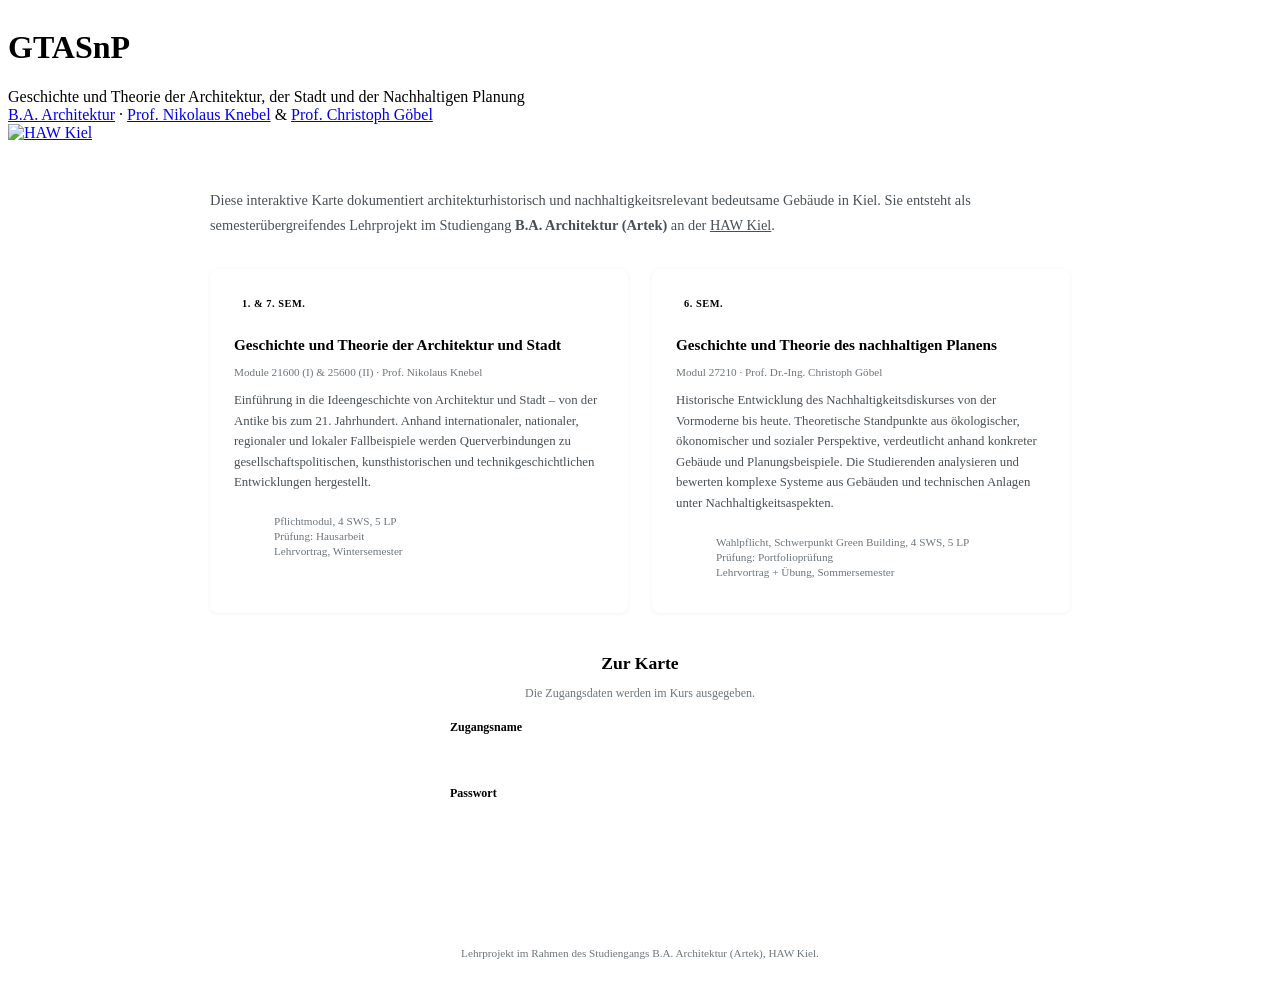
==== index.html @ 45080650 "feat: Landing Page mit Zugangsschranke + Supabase Auth - index.html → Landing Page mit Modulbeschrei" ====
<!DOCTYPE html>
<html lang="de">
<head>
  <meta charset="UTF-8">
  <meta name="viewport" content="width=device-width, initial-scale=1.0">
  <title>GTASnP – Geschichte und Theorie der Architektur, der Stadt und der Nachhaltigen Planung</title>
  <meta name="description" content="Interaktive Karte nachhaltiger und architekturhistorisch bedeutsamer Gebäude in Kiel – HAW Kiel, B.A. Architektur">
  <meta name="robots" content="noindex, nofollow">

  <!-- Favicon -->
  <link rel="icon" type="image/svg+xml" href="assets/favicon.svg">

  <!-- Styles -->
  <link rel="stylesheet" href="css/main.css">
  <link rel="stylesheet" href="css/landing.css">
</head>
<body class="landing-page">

  <!-- Header -->
  <header class="site-header">
    <div class="header-left">
      <h1 class="site-title">GTASnP</h1>
      <span class="site-subtitle">Geschichte und Theorie der Architektur, der Stadt und der Nachhaltigen Planung</span>
      <nav class="header-meta">
        <a href="https://www.haw-kiel.de/studium/studienangebot/architektur/architektur-ba/inhalte-des-studiums/" target="_blank" rel="noopener">B.A. Architektur</a>
        <span class="meta-sep">&middot;</span>
        <a href="https://www.haw-kiel.de/person/nikolaus-knebel-1/" target="_blank" rel="noopener">Prof. Nikolaus Knebel</a>
        <span class="meta-sep">&amp;</span>
        <a href="https://www.haw-kiel.de/person/christoph-goebel-1/" target="_blank" rel="noopener">Prof. Christoph Göbel</a>
      </nav>
    </div>
    <a href="https://www.haw-kiel.de" target="_blank" rel="noopener" class="header-logo-link">
      <img src="assets/haw-logo.svg" alt="HAW Kiel" class="logo">
    </a>
  </header>

  <main class="landing-main">

    <!-- Intro -->
    <section class="landing-intro">
      <p>
        Diese interaktive Karte dokumentiert architekturhistorisch und nachhaltigkeitsrelevant
        bedeutsame Gebäude in Kiel. Sie entsteht als semesterübergreifendes Lehrprojekt im
        Studiengang <strong>B.A. Architektur (Artek)</strong> an der
        <a href="https://www.haw-kiel.de" target="_blank" rel="noopener">HAW Kiel</a>.
      </p>
    </section>

    <!-- Module -->
    <section class="module-cards">

      <article class="module-card module-gtas">
        <div class="module-badge badge-blau">1. &amp; 7. Sem.</div>
        <h2>Geschichte und Theorie der Architektur und Stadt</h2>
        <p class="module-id">Module 21600 (I) &amp; 25600 (II) &middot; Prof. Nikolaus Knebel</p>
        <p>
          Einführung in die Ideengeschichte von Architektur und Stadt – von der Antike bis
          zum 21. Jahrhundert. Anhand internationaler, nationaler, regionaler und lokaler
          Fallbeispiele werden Querverbindungen zu gesellschaftspolitischen, kunsthistorischen
          und technikgeschichtlichen Entwicklungen hergestellt.
        </p>
        <ul class="module-details">
          <li>Pflichtmodul, 4 SWS, 5 LP</li>
          <li>Prüfung: Hausarbeit</li>
          <li>Lehrvortrag, Wintersemester</li>
        </ul>
      </article>

      <article class="module-card module-nplan">
        <div class="module-badge badge-gruen">6. Sem.</div>
        <h2>Geschichte und Theorie des nachhaltigen Planens</h2>
        <p class="module-id">Modul 27210 &middot; Prof. Dr.-Ing. Christoph Göbel</p>
        <p>
          Historische Entwicklung des Nachhaltigkeitsdiskurses von der Vormoderne bis heute.
          Theoretische Standpunkte aus ökologischer, ökonomischer und sozialer Perspektive,
          verdeutlicht anhand konkreter Gebäude und Planungsbeispiele.
          Die Studierenden analysieren und bewerten komplexe Systeme aus
          Gebäuden und technischen Anlagen unter Nachhaltigkeitsaspekten.
        </p>
        <ul class="module-details">
          <li>Wahlpflicht, Schwerpunkt Green Building, 4 SWS, 5 LP</li>
          <li>Prüfung: Portfolioprüfung</li>
          <li>Lehrvortrag + Übung, Sommersemester</li>
        </ul>
      </article>

    </section>

    <!-- Zugangsschranke -->
    <section class="login-section">
      <h2>Zur Karte</h2>
      <p class="login-hint">
        Die Zugangsdaten werden im Kurs ausgegeben.
      </p>
      <form class="login-form" id="login-form">
        <div class="form-field">
          <label for="login-user">Zugangsname</label>
          <input type="text" id="login-user" name="user" autocomplete="username" required>
        </div>
        <div class="form-field">
          <label for="login-pass">Passwort</label>
          <input type="password" id="login-pass" name="pass" autocomplete="current-password" required>
        </div>
        <div class="login-error hidden" id="login-error">
          Zugangsname oder Passwort falsch.
        </div>
        <button type="submit" class="btn-primary">Karte öffnen</button>
      </form>
    </section>

  </main>

  <!-- Footer -->
  <footer class="landing-footer">
    <p>
      Lehrprojekt im Rahmen des Studiengangs B.A. Architektur (Artek), HAW Kiel.
    </p>
  </footer>

  <!-- Supabase JS (lokal, für Auth) -->
  <script src="vendor/supabase.min.js"></script>
  <script src="js/auth.js"></script>

</body>
</html>
---- css/landing.css ----
/* ── Landing Page ─────────────────────────────────────────────────── */
.landing-page {
  display: flex;
  flex-direction: column;
  min-height: 100vh;
}

.landing-main {
  flex: 1;
  max-width: 860px;
  margin: 0 auto;
  padding: 2rem 1.5rem;
}

/* ── Intro ───────────────────────────────────────────────────────── */
.landing-intro {
  font-size: 0.9rem;
  line-height: 1.7;
  color: #495057;
  margin-bottom: 2rem;
}

.landing-intro a {
  color: var(--color-haw-blau);
  border-bottom: 1px solid var(--color-haw-hellblau);
}

/* ── Modul-Karten ────────────────────────────────────────────────── */
.module-cards {
  display: grid;
  grid-template-columns: 1fr 1fr;
  gap: 1.5rem;
  margin-bottom: 2.5rem;
}

@media (max-width: 700px) {
  .module-cards {
    grid-template-columns: 1fr;
  }
}

.module-card {
  background: #fff;
  border-radius: 8px;
  padding: 1.5rem;
  border-top: 4px solid var(--color-border);
  box-shadow: 0 1px 4px rgba(0,0,0,0.06);
}

.module-gtas {
  border-top-color: var(--color-modul-sem1);
}

.module-nplan {
  border-top-color: var(--color-modul-27210);
}

.module-badge {
  display: inline-block;
  font-size: 0.65rem;
  font-weight: 700;
  text-transform: uppercase;
  letter-spacing: 0.05em;
  padding: 0.2rem 0.5rem;
  border-radius: 3px;
  margin-bottom: 0.6rem;
}

.badge-blau {
  background: var(--color-modul-sem1-light);
  color: var(--color-modul-sem1);
}

.badge-gruen {
  background: var(--color-modul-27210-light);
  color: var(--color-modul-27210);
}

.module-card h2 {
  font-size: 0.95rem;
  font-weight: 700;
  color: var(--color-haw-blau);
  margin-bottom: 0.3rem;
  line-height: 1.3;
}

.module-id {
  font-size: 0.7rem;
  color: #6c757d;
  margin-bottom: 0.7rem;
}

.module-card > p:not(.module-id) {
  font-size: 0.8rem;
  line-height: 1.6;
  color: #495057;
}

.module-details {
  list-style: none;
  margin-top: 0.8rem;
  padding-top: 0.6rem;
  border-top: 1px solid var(--color-border);
  font-size: 0.7rem;
  color: #6c757d;
}

.module-details li + li {
  margin-top: 0.2rem;
}

/* ── Login-Bereich ───────────────────────────────────────────────── */
.login-section {
  max-width: 380px;
  margin: 0 auto;
  text-align: center;
}

.login-section h2 {
  font-size: 1.1rem;
  font-weight: 700;
  color: var(--color-haw-blau);
  margin-bottom: 0.3rem;
}

.login-hint {
  font-size: 0.75rem;
  color: #6c757d;
  margin-bottom: 1.2rem;
}

.login-form {
  display: flex;
  flex-direction: column;
  gap: 0.8rem;
  text-align: left;
}

.form-field label {
  display: block;
  font-size: 0.75rem;
  font-weight: 700;
  color: var(--color-text);
  margin-bottom: 0.25rem;
}

.form-field input {
  width: 100%;
  padding: 0.55rem 0.75rem;
  border: 1px solid var(--color-border);
  border-radius: 4px;
  font-family: var(--font-main);
  font-size: 0.85rem;
  background: #fff;
}

.form-field input:focus {
  outline: none;
  border-color: var(--color-haw-blau);
  box-shadow: 0 0 0 2px rgba(0, 48, 93, 0.15);
}

.login-error {
  font-size: 0.75rem;
  color: #dc3545;
  text-align: center;
}

.login-error.hidden {
  display: none;
}

.btn-primary {
  background: var(--color-haw-blau);
  color: #fff;
  border: none;
  padding: 0.65rem 1.5rem;
  border-radius: 4px;
  font-family: var(--font-main);
  font-size: 0.85rem;
  font-weight: 700;
  cursor: pointer;
  transition: background 0.15s;
}

.btn-primary:hover {
  background: #001f3d;
}

/* ── Footer ──────────────────────────────────────────────────────── */
.landing-footer {
  text-align: center;
  padding: 1rem 1.5rem;
  font-size: 0.7rem;
  color: #6c757d;
  border-top: 1px solid var(--color-border);
}
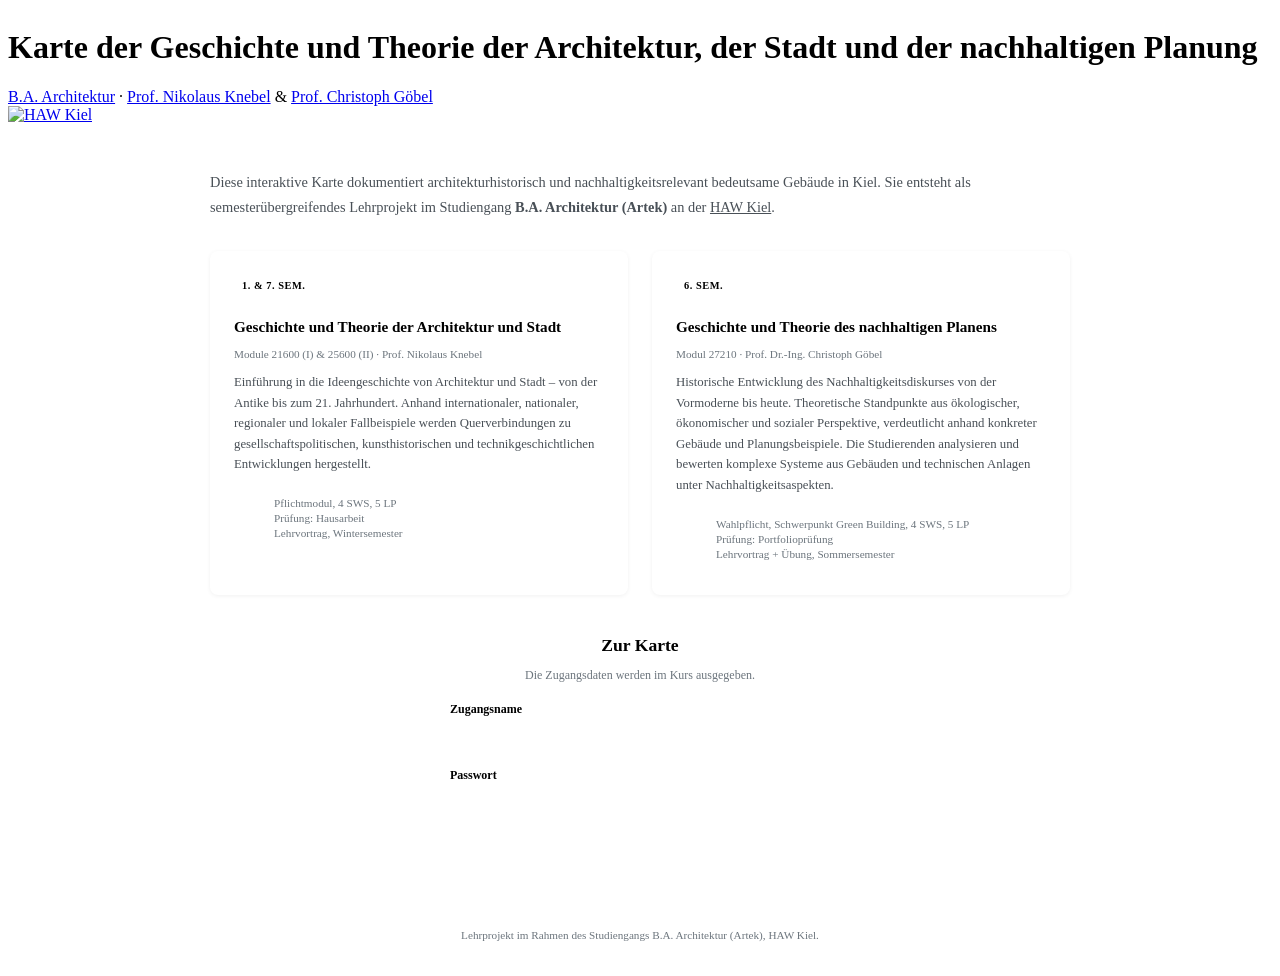
==== commit a68799cf: "sec: CSP, Referrer-Policy, Inline-Handler entfernt - Content-Security-Policy via Meta-Tag (index.htm" ====
--- a/index.html
+++ b/index.html
@@ -3,9 +3,16 @@
 <head>
   <meta charset="UTF-8">
   <meta name="viewport" content="width=device-width, initial-scale=1.0">
-  <title>GTASnP – Geschichte und Theorie der Architektur, der Stadt und der Nachhaltigen Planung</title>
+  <title>Karte der Geschichte und Theorie der Architektur, der Stadt und der nachhaltigen Planung</title>
   <meta name="description" content="Interaktive Karte nachhaltiger und architekturhistorisch bedeutsamer Gebäude in Kiel – HAW Kiel, B.A. Architektur">
   <meta name="robots" content="noindex, nofollow">
+  <meta name="referrer" content="strict-origin-when-cross-origin">
+  <meta http-equiv="Content-Security-Policy"
+        content="default-src 'self'; connect-src 'self' https://kwwyyuqwrkgyyaxnaipe.supabase.co; img-src 'self'; style-src 'self'; script-src 'self'; frame-src 'none'; object-src 'none'">
+
+  <!-- Supabase-Credentials -->
+  <meta name="supabase-url" content="https://kwwyyuqwrkgyyaxnaipe.supabase.co">
+  <meta name="supabase-anon-key" content="sb_publishable_eapfujf9HCWaFhMLZmQaVQ_FvcBiDnD">
 
   <!-- Favicon -->
   <link rel="icon" type="image/svg+xml" href="assets/favicon.svg">
@@ -19,8 +26,7 @@
   <!-- Header -->
   <header class="site-header">
     <div class="header-left">
-      <h1 class="site-title">GTASnP</h1>
-      <span class="site-subtitle">Geschichte und Theorie der Architektur, der Stadt und der Nachhaltigen Planung</span>
+      <h1 class="site-title">Karte der Geschichte und Theorie der Architektur, der Stadt und der nachhaltigen Planung</h1>
       <nav class="header-meta">
         <a href="https://www.haw-kiel.de/studium/studienangebot/architektur/architektur-ba/inhalte-des-studiums/" target="_blank" rel="noopener">B.A. Architektur</a>
         <span class="meta-sep">&middot;</span>
